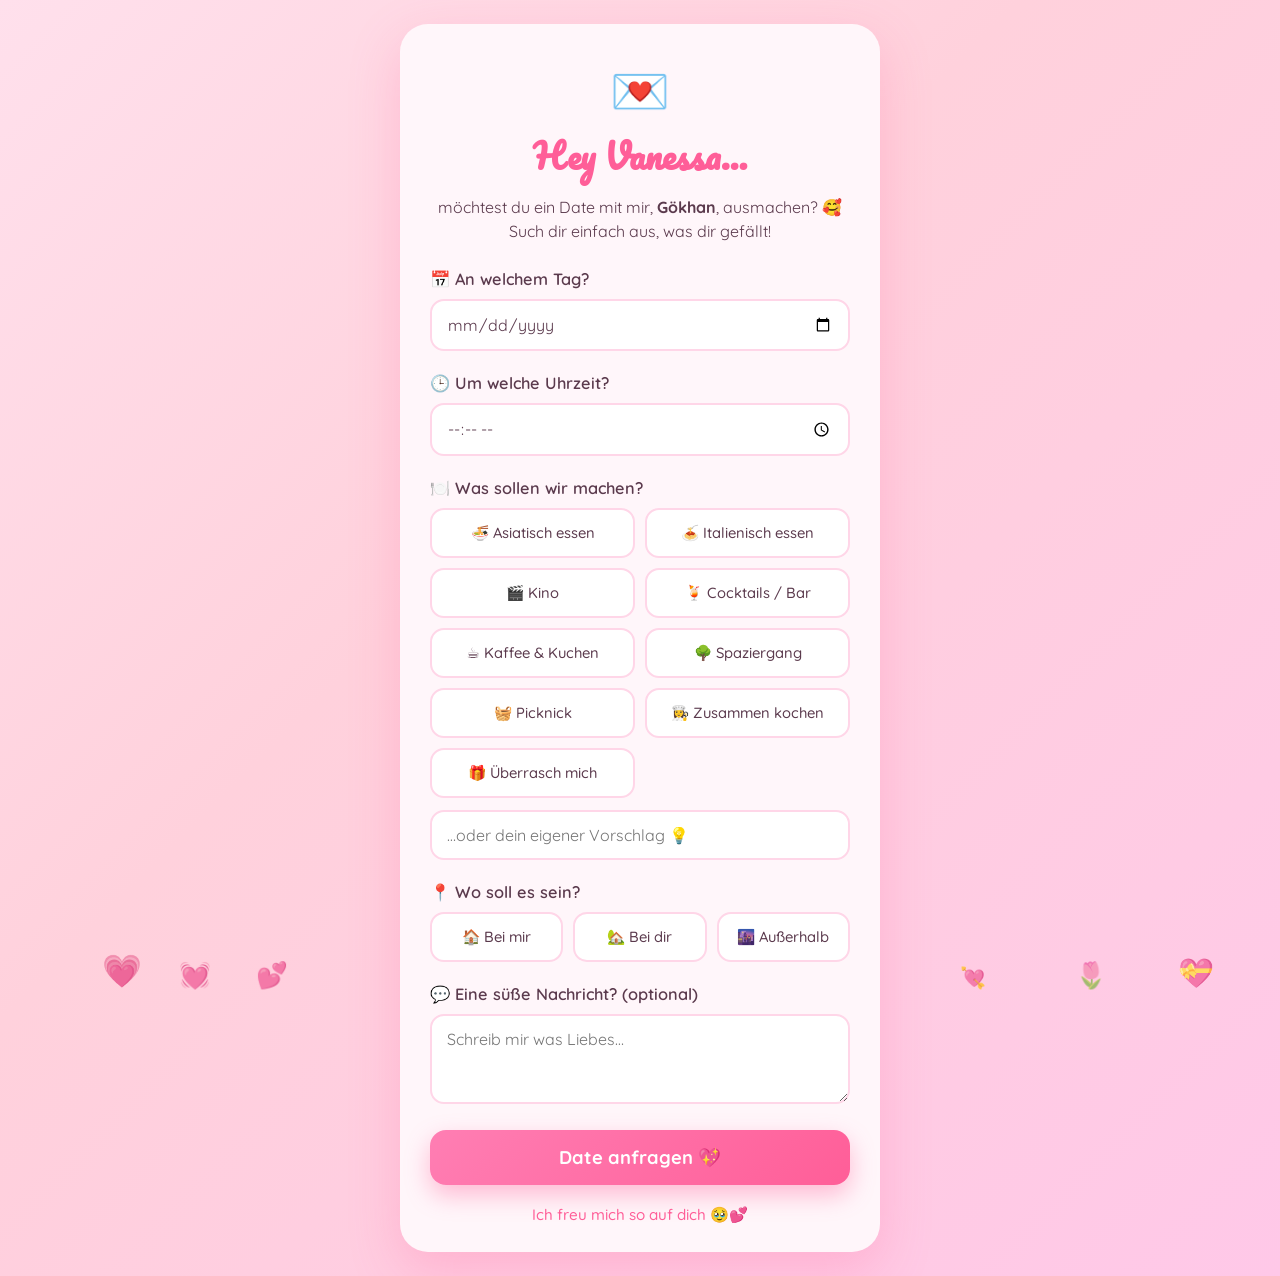
==== index.html @ 9baaa4a6 "Süße Date-Buchungsseite für GitHub Pages Statische Seite, auf der Vanessa ein Date mit Gökhan buchen" ====
<!DOCTYPE html>
<html lang="de">
<head>
  <meta charset="UTF-8" />
  <meta name="viewport" content="width=device-width, initial-scale=1.0" />
  <title>Ein Date mit Gökhan 💕</title>
  <link rel="preconnect" href="https://fonts.googleapis.com" />
  <link rel="preconnect" href="https://fonts.gstatic.com" crossorigin />
  <link href="https://fonts.googleapis.com/css2?family=Quicksand:wght@400;500;600;700&family=Pacifico&display=swap" rel="stylesheet" />
  <link rel="stylesheet" href="styles.css" />
  <link rel="icon" href="data:image/svg+xml,<svg xmlns=%22http://www.w3.org/2000/svg%22 viewBox=%220 0 100 100%22><text y=%22.9em%22 font-size=%2290%22>💕</text></svg>" />
</head>
<body>
  <!-- schwebende Herzen im Hintergrund -->
  <div class="hearts" aria-hidden="true">
    <span>💗</span><span>💕</span><span>💞</span><span>🌸</span><span>💖</span>
    <span>✨</span><span>💘</span><span>🌷</span><span>💝</span><span>💓</span>
  </div>

  <main class="card">
    <header class="card-header">
      <div class="emoji-big">💌</div>
      <h1>Hey Vanessa…</h1>
      <p class="subtitle">möchtest du ein Date mit mir, <strong>Gökhan</strong>, ausmachen? 🥰<br />Such dir einfach aus, was dir gefällt!</p>
    </header>

    <!--
      Die Buchung wird per E-Mail über FormSubmit.co verschickt.
      Keine Anmeldung, kein Server nötig. Beim allerersten Absenden
      schickt FormSubmit eine Bestätigungs-Mail an Gökhan — einmal
      bestätigen, danach kommen alle Buchungen direkt an.
    -->
    <form action="https://formsubmit.co/goekhan@witteborn.dev" method="POST" class="date-form">
      <!-- FormSubmit-Einstellungen -->
      <input type="hidden" name="_subject" value="💕 Vanessa möchte ein Date mit dir!" />
      <input type="hidden" name="_template" value="table" />
      <input type="hidden" name="_captcha" value="false" />
      <input type="hidden" name="_next" value="danke.html" />
      <!-- Honeypot gegen Spam -->
      <input type="text" name="_honey" style="display:none" />

      <fieldset>
        <label for="tag">📅 An welchem Tag?</label>
        <input type="date" id="tag" name="Tag" required />
      </fieldset>

      <fieldset>
        <label for="uhrzeit">🕒 Um welche Uhrzeit?</label>
        <input type="time" id="uhrzeit" name="Uhrzeit" required />
      </fieldset>

      <fieldset>
        <label>🍽️ Was sollen wir machen?</label>
        <div class="options" role="radiogroup">
          <label class="option"><input type="radio" name="Art des Dates" value="Asiatisch essen 🍜" required /><span>🍜 Asiatisch essen</span></label>
          <label class="option"><input type="radio" name="Art des Dates" value="Italienisch essen 🍝" /><span>🍝 Italienisch essen</span></label>
          <label class="option"><input type="radio" name="Art des Dates" value="Kino 🎬" /><span>🎬 Kino</span></label>
          <label class="option"><input type="radio" name="Art des Dates" value="Cocktails / Bar 🍹" /><span>🍹 Cocktails / Bar</span></label>
          <label class="option"><input type="radio" name="Art des Dates" value="Kaffee & Kuchen ☕" /><span>☕ Kaffee &amp; Kuchen</span></label>
          <label class="option"><input type="radio" name="Art des Dates" value="Spaziergang 🌳" /><span>🌳 Spaziergang</span></label>
          <label class="option"><input type="radio" name="Art des Dates" value="Picknick 🧺" /><span>🧺 Picknick</span></label>
          <label class="option"><input type="radio" name="Art des Dates" value="Zusammen kochen 👩‍🍳" /><span>👩‍🍳 Zusammen kochen</span></label>
          <label class="option"><input type="radio" name="Art des Dates" value="Überraschung 🎁" /><span>🎁 Überrasch mich</span></label>
        </div>
        <input type="text" id="eigener" name="Eigener Vorschlag" placeholder="…oder dein eigener Vorschlag 💡" class="text-input" />
      </fieldset>

      <fieldset>
        <label>📍 Wo soll es sein?</label>
        <div class="options options-3" role="radiogroup">
          <label class="option"><input type="radio" name="Ort" value="Bei Gökhan 🏠" required /><span>🏠 Bei mir</span></label>
          <label class="option"><input type="radio" name="Ort" value="Bei Vanessa 🏡" /><span>🏡 Bei dir</span></label>
          <label class="option"><input type="radio" name="Ort" value="Außerhalb 🌆" /><span>🌆 Außerhalb</span></label>
        </div>
      </fieldset>

      <fieldset>
        <label for="nachricht">💬 Eine süße Nachricht? (optional)</label>
        <textarea id="nachricht" name="Nachricht" rows="3" placeholder="Schreib mir was Liebes…"></textarea>
      </fieldset>

      <button type="submit" class="submit-btn">Date anfragen 💖</button>
    </form>

    <footer class="card-footer">Ich freu mich so auf dich 🥹💕</footer>
  </main>
</body>
</html>
---- styles.css ----
:root {
  --pink: #ff7eb3;
  --pink-dark: #ff5e98;
  --pink-soft: #ffd6e8;
  --cream: #fff6fa;
  --text: #5b3a4d;
  --shadow: 0 18px 50px rgba(255, 94, 152, 0.25);
}

* { box-sizing: border-box; margin: 0; padding: 0; }

body {
  font-family: "Quicksand", system-ui, sans-serif;
  color: var(--text);
  min-height: 100vh;
  display: flex;
  align-items: center;
  justify-content: center;
  padding: 24px;
  background: linear-gradient(135deg, #ffe0ec 0%, #ffd1dc 40%, #ffc8e8 100%);
  overflow-x: hidden;
}

/* schwebende Herzen */
.hearts {
  position: fixed;
  inset: 0;
  pointer-events: none;
  z-index: 0;
}
.hearts span {
  position: absolute;
  bottom: -10%;
  font-size: 1.6rem;
  opacity: 0.7;
  animation: float 12s linear infinite;
}
.hearts span:nth-child(1) { left: 8%;  animation-delay: 0s;   font-size: 2rem; }
.hearts span:nth-child(2) { left: 20%; animation-delay: 2s; }
.hearts span:nth-child(3) { left: 32%; animation-delay: 5s;   font-size: 1.2rem; }
.hearts span:nth-child(4) { left: 45%; animation-delay: 1s; }
.hearts span:nth-child(5) { left: 57%; animation-delay: 7s;   font-size: 2.2rem; }
.hearts span:nth-child(6) { left: 66%; animation-delay: 3s; }
.hearts span:nth-child(7) { left: 75%; animation-delay: 6s;   font-size: 1.3rem; }
.hearts span:nth-child(8) { left: 84%; animation-delay: 4s; }
.hearts span:nth-child(9) { left: 92%; animation-delay: 8s;   font-size: 1.8rem; }
.hearts span:nth-child(10){ left: 14%; animation-delay: 9.5s; }

@keyframes float {
  0%   { transform: translateY(0) rotate(0deg);   opacity: 0; }
  10%  { opacity: 0.8; }
  90%  { opacity: 0.8; }
  100% { transform: translateY(-115vh) rotate(360deg); opacity: 0; }
}

/* Karte */
.card {
  position: relative;
  z-index: 1;
  width: 100%;
  max-width: 480px;
  background: var(--cream);
  border-radius: 28px;
  box-shadow: var(--shadow);
  padding: 36px 30px 28px;
  animation: pop 0.6s cubic-bezier(0.18, 0.89, 0.32, 1.28);
}

@keyframes pop {
  0%   { transform: scale(0.9) translateY(20px); opacity: 0; }
  100% { transform: scale(1) translateY(0); opacity: 1; }
}

.card-header { text-align: center; margin-bottom: 26px; }
.emoji-big { font-size: 3rem; animation: beat 1.6s ease-in-out infinite; }
@keyframes beat {
  0%, 100% { transform: scale(1); }
  50%      { transform: scale(1.15); }
}

h1 {
  font-family: "Pacifico", cursive;
  font-size: 2.1rem;
  color: var(--pink-dark);
  margin: 6px 0 10px;
}
.subtitle { font-size: 1rem; line-height: 1.5; color: var(--text); }

/* Formular */
fieldset { border: none; margin-bottom: 22px; }
label {
  display: block;
  font-weight: 600;
  margin-bottom: 10px;
  font-size: 1.02rem;
}

input[type="date"],
input[type="time"],
.text-input,
textarea {
  width: 100%;
  font-family: inherit;
  font-size: 1rem;
  color: var(--text);
  padding: 13px 15px;
  border: 2px solid var(--pink-soft);
  border-radius: 14px;
  background: #fff;
  transition: border-color 0.2s, box-shadow 0.2s;
}
input[type="date"]:focus,
input[type="time"]:focus,
.text-input:focus,
textarea:focus {
  outline: none;
  border-color: var(--pink);
  box-shadow: 0 0 0 4px rgba(255, 126, 179, 0.18);
}
.text-input { margin-top: 12px; }
textarea { resize: vertical; }

/* Auswahl-Buttons */
.options {
  display: grid;
  grid-template-columns: 1fr 1fr;
  gap: 10px;
}
.options-3 { grid-template-columns: 1fr 1fr 1fr; }

.option { margin: 0; cursor: pointer; }
.option input { position: absolute; opacity: 0; pointer-events: none; }
.option span {
  display: flex;
  align-items: center;
  justify-content: center;
  text-align: center;
  font-weight: 500;
  font-size: 0.92rem;
  height: 100%;
  min-height: 50px;
  padding: 10px 8px;
  border: 2px solid var(--pink-soft);
  border-radius: 14px;
  background: #fff;
  transition: all 0.18s ease;
}
.option:hover span { border-color: var(--pink); transform: translateY(-2px); }
.option input:checked + span {
  background: linear-gradient(135deg, var(--pink), var(--pink-dark));
  border-color: var(--pink-dark);
  color: #fff;
  box-shadow: 0 6px 16px rgba(255, 94, 152, 0.35);
}
.option input:focus-visible + span { box-shadow: 0 0 0 4px rgba(255, 126, 179, 0.3); }

/* Absenden */
.submit-btn {
  width: 100%;
  font-family: inherit;
  font-size: 1.15rem;
  font-weight: 700;
  color: #fff;
  padding: 16px;
  border: none;
  border-radius: 16px;
  cursor: pointer;
  background: linear-gradient(135deg, var(--pink), var(--pink-dark));
  box-shadow: 0 10px 24px rgba(255, 94, 152, 0.4);
  transition: transform 0.15s, box-shadow 0.15s;
}
.submit-btn:hover { transform: translateY(-2px); box-shadow: 0 14px 30px rgba(255, 94, 152, 0.5); }
.submit-btn:active { transform: translateY(0); }

.card-footer {
  text-align: center;
  margin-top: 20px;
  font-size: 0.95rem;
  color: var(--pink-dark);
  font-weight: 500;
}

@media (max-width: 380px) {
  h1 { font-size: 1.7rem; }
  .options-3 { grid-template-columns: 1fr; }
}
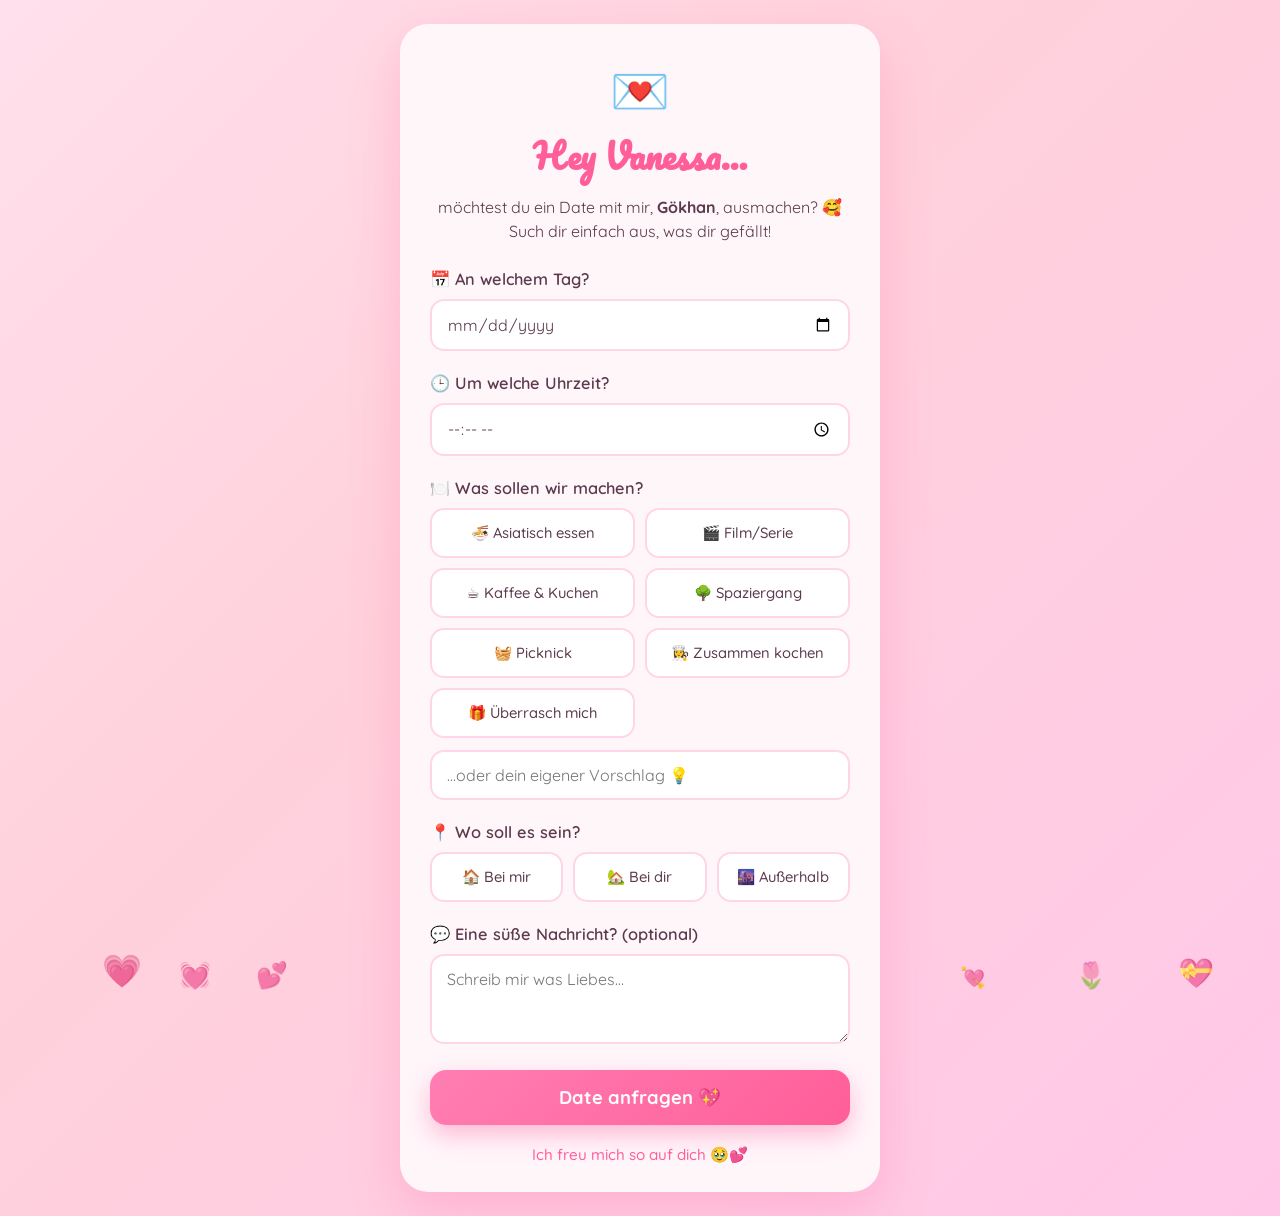
==== commit 01a3e346: "Date-Arten anpassen: Film/Serie statt Kino, Cocktails und Italienisch entfernt Co-Authored-By: Claud" ====
--- a/index.html
+++ b/index.html
@@ -53,9 +53,7 @@
         <label>🍽️ Was sollen wir machen?</label>
         <div class="options" role="radiogroup">
           <label class="option"><input type="radio" name="Art des Dates" value="Asiatisch essen 🍜" required /><span>🍜 Asiatisch essen</span></label>
-          <label class="option"><input type="radio" name="Art des Dates" value="Italienisch essen 🍝" /><span>🍝 Italienisch essen</span></label>
-          <label class="option"><input type="radio" name="Art des Dates" value="Kino 🎬" /><span>🎬 Kino</span></label>
-          <label class="option"><input type="radio" name="Art des Dates" value="Cocktails / Bar 🍹" /><span>🍹 Cocktails / Bar</span></label>
+          <label class="option"><input type="radio" name="Art des Dates" value="Film/Serie 🎬" /><span>🎬 Film/Serie</span></label>
           <label class="option"><input type="radio" name="Art des Dates" value="Kaffee & Kuchen ☕" /><span>☕ Kaffee &amp; Kuchen</span></label>
           <label class="option"><input type="radio" name="Art des Dates" value="Spaziergang 🌳" /><span>🌳 Spaziergang</span></label>
           <label class="option"><input type="radio" name="Art des Dates" value="Picknick 🧺" /><span>🧺 Picknick</span></label>
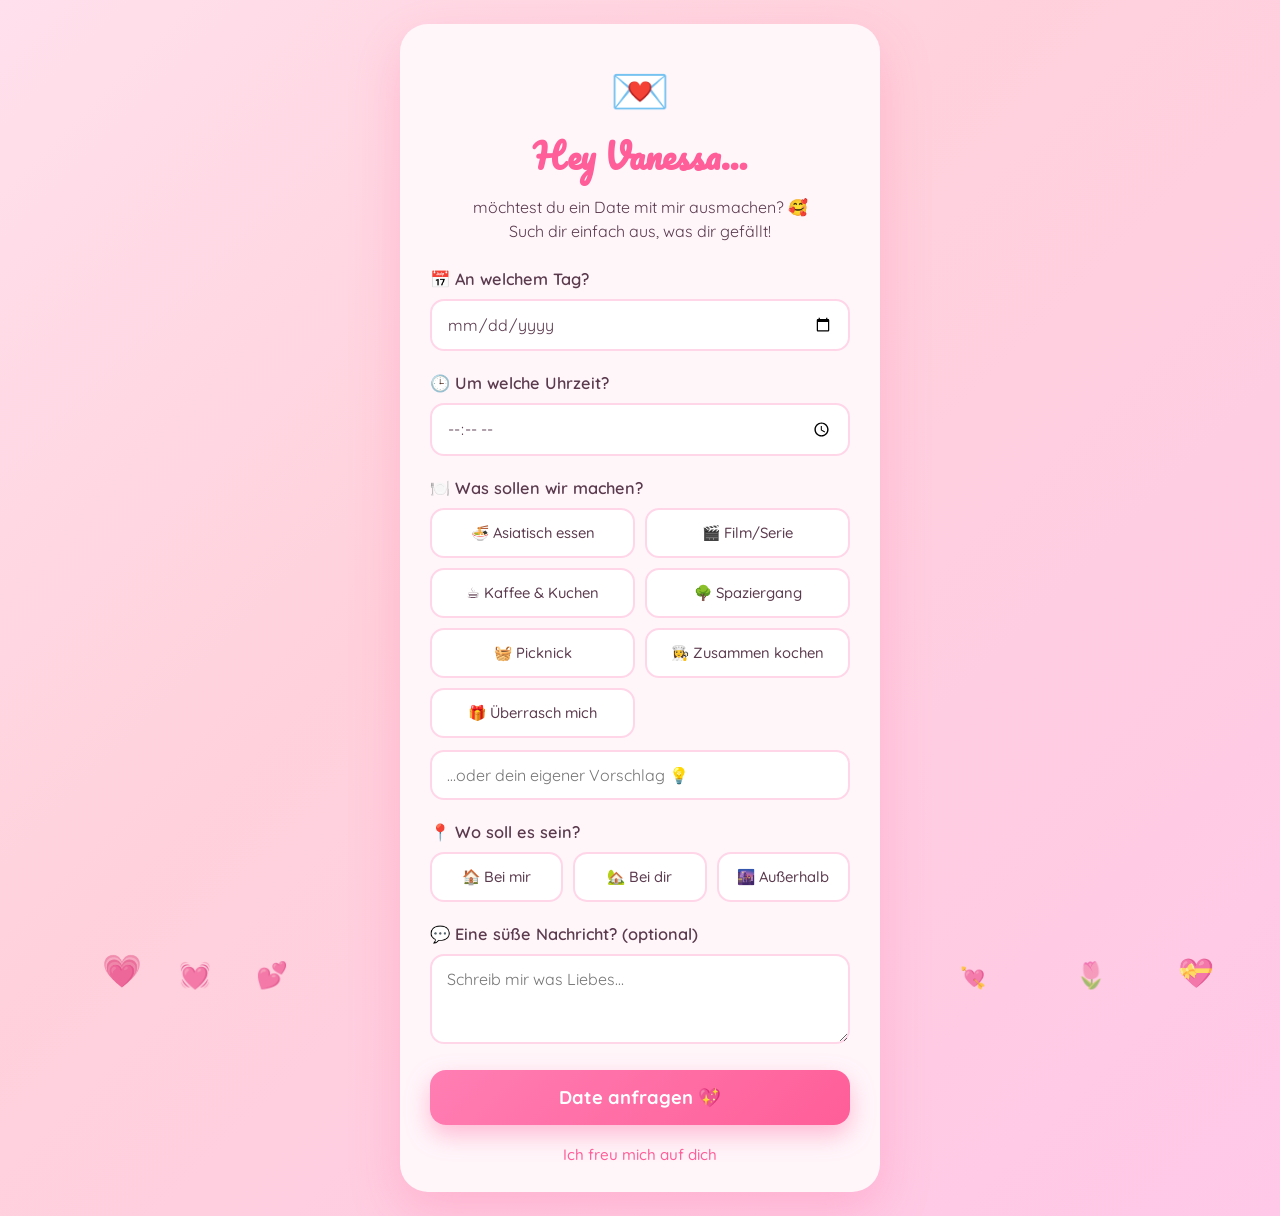
==== commit 56647d3b: "Text anpassen: Name aus Begrüßung entfernt, Schlusssatz gekürzt Co-Authored-By: Claude Opus 4.8 (1M " ====
--- a/index.html
+++ b/index.html
@@ -21,7 +21,7 @@
     <header class="card-header">
       <div class="emoji-big">💌</div>
       <h1>Hey Vanessa…</h1>
-      <p class="subtitle">möchtest du ein Date mit mir, <strong>Gökhan</strong>, ausmachen? 🥰<br />Such dir einfach aus, was dir gefällt!</p>
+      <p class="subtitle">möchtest du ein Date mit mir ausmachen? 🥰<br />Such dir einfach aus, was dir gefällt!</p>
     </header>
 
     <!--
@@ -80,7 +80,7 @@
       <button type="submit" class="submit-btn">Date anfragen 💖</button>
     </form>
 
-    <footer class="card-footer">Ich freu mich so auf dich 🥹💕</footer>
+    <footer class="card-footer">Ich freu mich auf dich</footer>
   </main>
 </body>
 </html>
